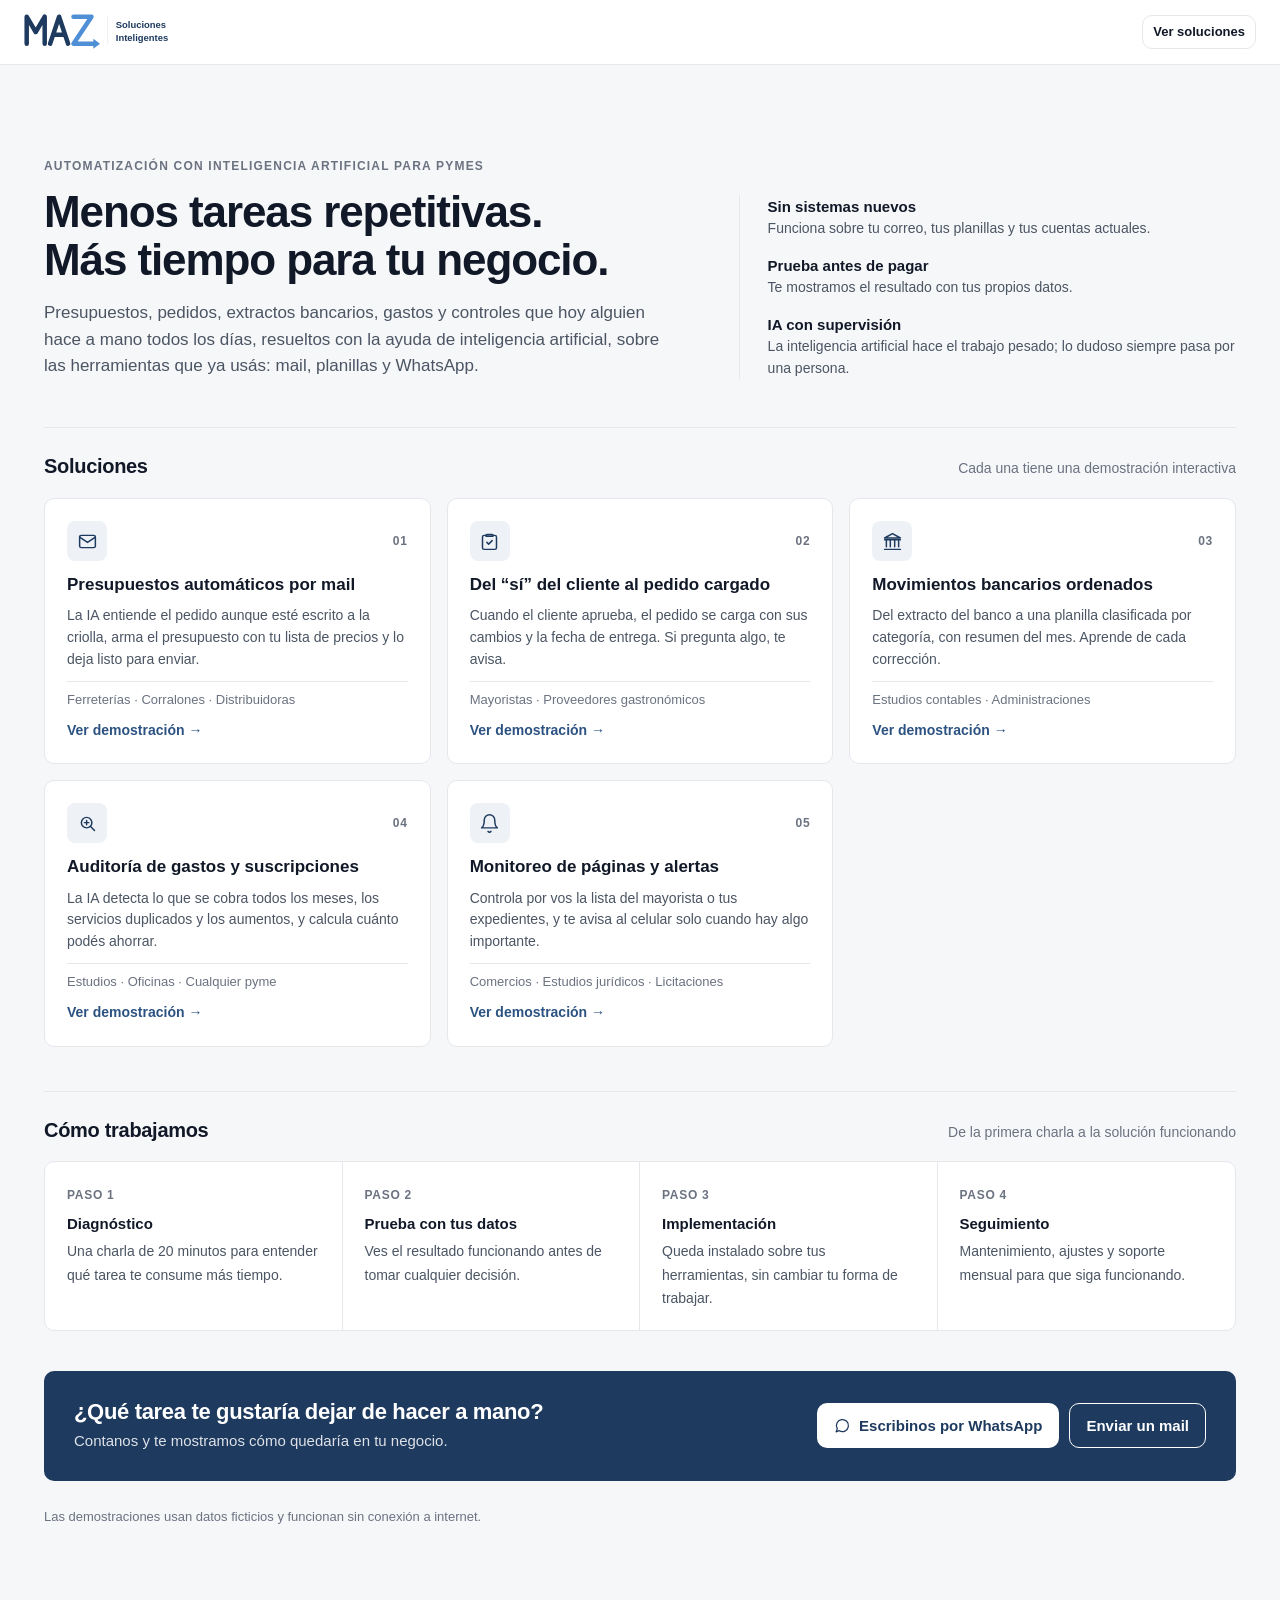
==== index.html @ e5632134 "MAZ Soluciones Inteligentes: sitio y demostraciones Co-Authored-By: Claude Opus 5.5 <noreply@anthrop" ====
<!doctype html>
<html lang="es">
<head>
<meta charset="utf-8">
<meta name="viewport" content="width=device-width, initial-scale=1">
<title>MAZ Soluciones Inteligentes</title>
<meta name="description" content="Automatización con inteligencia artificial para comercios, estudios y pymes: presupuestos, pedidos, extractos bancarios, gastos y alertas. Probá las demostraciones.">
<meta property="og:title" content="MAZ Soluciones Inteligentes">
<meta property="og:description" content="Menos tareas repetitivas, más tiempo para tu negocio. Probá las demostraciones interactivas.">
<meta property="og:type" content="website">
<link rel="icon" type="image/svg+xml" href="marca/maz-icono.svg">
<meta property="og:image" content="https://mazsolucionesinteligentes.github.io/marca/maz-vista-previa.png">
<link rel="stylesheet" href="estilo.css">
<style>
  .intro { padding: 64px 0 40px; display: grid; grid-template-columns: 1.3fr 1fr; gap: 48px; align-items: end; }
  .intro .kicker { color: var(--ink-3); font-weight: 600; font-size: 12px; letter-spacing: .1em; text-transform: uppercase; }
  .intro h1 { font-size: 44px; font-weight: 700; margin: 12px 0 16px; line-height: 1.1; letter-spacing: -.025em; }
  .intro p { font-size: 17px; color: var(--ink-2); margin: 0; max-width: 620px; }
  .facts { display: grid; gap: 14px; border-left: 1px solid var(--line); padding-left: 28px; }
  .facts div { font-size: 14px; color: var(--ink-2); }
  .facts b { display: block; font-size: 15px; color: var(--ink); }
  .section-title { display: flex; align-items: baseline; justify-content: space-between; gap: 12px;
    border-top: 1px solid var(--line); padding-top: 26px; margin: 8px 0 18px; }
  .section-title h2 { font-size: 20px; font-weight: 650; }
  .section-title span { color: var(--ink-3); font-size: 14px; }
  .grid { display: grid; grid-template-columns: repeat(auto-fill, minmax(330px, 1fr)); gap: 16px; }
  .sol {
    display: flex; flex-direction: column; gap: 10px; text-decoration: none; color: inherit;
    background: var(--panel); border: 1px solid var(--line); border-radius: var(--radius); padding: 22px;
    transition: border-color .15s ease, box-shadow .15s ease;
  }
  .sol:hover { border-color: var(--accent-2); box-shadow: 0 6px 20px rgba(16, 24, 40, .07); }
  .sol .top { display: flex; align-items: center; justify-content: space-between; }
  .sol .ic { width: 40px; height: 40px; border-radius: 8px; background: var(--accent-soft); color: var(--accent);
    display: grid; place-items: center; }
  .sol .ic svg { width: 21px; height: 21px; }
  .sol .n { font-size: 12px; color: var(--ink-3); font-weight: 600; letter-spacing: .06em; }
  .sol h3 { font-size: 17px; font-weight: 650; margin-top: 4px; }
  .sol p { margin: 0; color: var(--ink-2); font-size: 14px; }
  .sol .for { color: var(--ink-3); font-size: 13px; margin-top: auto; padding-top: 8px; border-top: 1px solid var(--line); }
  .sol .go { color: var(--accent-2); font-weight: 600; font-size: 14px; }
  .how { display: grid; grid-template-columns: repeat(4, 1fr); gap: 0; margin-top: 8px;
    border: 1px solid var(--line); border-radius: var(--radius); background: var(--panel); overflow: hidden; }
  .how div { padding: 20px 22px; border-right: 1px solid var(--line); }
  .how div:last-child { border-right: 0; }
  .how .k { font-size: 12px; color: var(--ink-3); font-weight: 600; letter-spacing: .06em; }
  .how b { display: block; margin: 6px 0 4px; font-size: 15px; }
  .how span { color: var(--ink-2); font-size: 14px; }
  .contact { margin-top: 40px; display: flex; align-items: center; justify-content: space-between; gap: 20px; flex-wrap: wrap;
    background: var(--accent); color: var(--accent-ink); border-radius: var(--radius); padding: 28px 30px; }
  .contact h2 { font-size: 22px; font-weight: 650; }
  .contact p { margin: 4px 0 0; opacity: .85; }
  .contact .btn { background: var(--accent-ink); color: var(--accent); }
  .contact .btn.ghost-inv { background: transparent; color: var(--accent-ink); border-color: currentColor; }
  .note { margin-top: 26px; color: var(--ink-3); font-size: 13px; }
  @media (max-width: 900px) {
    .intro { grid-template-columns: 1fr; gap: 28px; padding-top: 36px; }
    .facts { border-left: 0; padding-left: 0; border-top: 1px solid var(--line); padding-top: 20px; }
    .how { grid-template-columns: 1fr 1fr; }
    .how div:nth-child(2) { border-right: 0; }
    .how div:nth-child(-n+2) { border-bottom: 1px solid var(--line); }
  }
  @media (max-width: 600px) {
    .intro h1 { font-size: 32px; }
    .grid { grid-template-columns: 1fr; }
    .how { grid-template-columns: 1fr; }
    .how div { border-right: 0; border-bottom: 1px solid var(--line); }
  }
</style>
</head>
<body>
<header class="topbar">
  <a class="brand" href="index.html"><svg class="brand-logo" viewBox="-6 -6 341 80" role="img" aria-label="MAZ Soluciones Inteligentes"><g fill="none" stroke-width="10" stroke-linejoin="round" stroke-linecap="round"><path class="lg-ink" d="M0 60 V0 L20 34 L40 0 V60 M52 60 L72 0 L92 60 M59.5 40 H84.5"/><path class="lg-acc" d="M104 0 H144 L104 60 H150"/></g><path class="lg-acc-f" d="M148 49 L163 60 L148 71 Z"/><line class="lg-div" x1="180" y1="-2" x2="180" y2="62" stroke-width="1.5"/><text class="lg-txt" x="198" y="25" font-size="21" font-weight="650">Soluciones</text><text class="lg-txt" x="198" y="53" font-size="21" font-weight="650">Inteligentes</text></svg></a>
  <span class="spacer"></span>
  <a class="btn ghost small" href="#soluciones">Ver soluciones</a>
</header>

<main class="wrap">
  <section class="intro">
    <div>
      <div class="kicker">Automatización con inteligencia artificial para pymes</div>
      <h1>Menos tareas repetitivas.<br>Más tiempo para tu negocio.</h1>
      <p>Presupuestos, pedidos, extractos bancarios, gastos y controles que hoy alguien hace a mano todos los días,
        resueltos con la ayuda de inteligencia artificial, sobre las herramientas que ya usás: mail, planillas y WhatsApp.</p>
    </div>
    <div class="facts">
      <div><b>Sin sistemas nuevos</b>Funciona sobre tu correo, tus planillas y tus cuentas actuales.</div>
      <div><b>Prueba antes de pagar</b>Te mostramos el resultado con tus propios datos.</div>
      <div><b>IA con supervisión</b>La inteligencia artificial hace el trabajo pesado; lo dudoso siempre pasa por una persona.</div>
    </div>
  </section>

  <div class="section-title" id="soluciones"><h2>Soluciones</h2><span>Cada una tiene una demostración interactiva</span></div>

  <div class="grid">
    <a class="sol" href="1-presupuestos-por-mail.html">
      <div class="top"><span class="ic"><svg viewBox="0 0 24 24" fill="none" stroke="currentColor" stroke-width="1.7" stroke-linecap="round" stroke-linejoin="round"><rect x="3" y="5" width="18" height="14" rx="2"/><path d="m3 7 9 6 9-6"/></svg></span><span class="n">01</span></div>
      <h3>Presupuestos automáticos por mail</h3>
      <p>La IA entiende el pedido aunque esté escrito a la criolla, arma el presupuesto con tu lista de precios y lo deja listo para enviar.</p>
      <div class="for">Ferreterías · Corralones · Distribuidoras</div>
      <span class="go">Ver demostración →</span>
    </a>
    <a class="sol" href="2-pedido-aprobado.html">
      <div class="top"><span class="ic"><svg viewBox="0 0 24 24" fill="none" stroke="currentColor" stroke-width="1.7" stroke-linecap="round" stroke-linejoin="round"><path d="M9 4h6a1 1 0 0 1 1 1v1H8V5a1 1 0 0 1 1-1Z"/><path d="M16 5h2a2 2 0 0 1 2 2v12a2 2 0 0 1-2 2H6a2 2 0 0 1-2-2V7a2 2 0 0 1 2-2h2"/><path d="m9 13 2 2 4-4"/></svg></span><span class="n">02</span></div>
      <h3>Del “sí” del cliente al pedido cargado</h3>
      <p>Cuando el cliente aprueba, el pedido se carga con sus cambios y la fecha de entrega. Si pregunta algo, te avisa.</p>
      <div class="for">Mayoristas · Proveedores gastronómicos</div>
      <span class="go">Ver demostración →</span>
    </a>
    <a class="sol" href="3-movimientos-bancarios.html">
      <div class="top"><span class="ic"><svg viewBox="0 0 24 24" fill="none" stroke="currentColor" stroke-width="1.7" stroke-linecap="round" stroke-linejoin="round"><path d="M3 10h18"/><path d="m12 3 9 5H3l9-5Z"/><path d="M5 10v8M9.5 10v8M14.5 10v8M19 10v8"/><path d="M3 21h18"/></svg></span><span class="n">03</span></div>
      <h3>Movimientos bancarios ordenados</h3>
      <p>Del extracto del banco a una planilla clasificada por categoría, con resumen del mes. Aprende de cada corrección.</p>
      <div class="for">Estudios contables · Administraciones</div>
      <span class="go">Ver demostración →</span>
    </a>
    <a class="sol" href="4-auditoria-suscripciones.html">
      <div class="top"><span class="ic"><svg viewBox="0 0 24 24" fill="none" stroke="currentColor" stroke-width="1.7" stroke-linecap="round" stroke-linejoin="round"><circle cx="11" cy="11" r="6"/><path d="m20 20-4.5-4.5"/><path d="M11 8.5v5M8.5 11h5"/></svg></span><span class="n">04</span></div>
      <h3>Auditoría de gastos y suscripciones</h3>
      <p>La IA detecta lo que se cobra todos los meses, los servicios duplicados y los aumentos, y calcula cuánto podés ahorrar.</p>
      <div class="for">Estudios · Oficinas · Cualquier pyme</div>
      <span class="go">Ver demostración →</span>
    </a>
    <a class="sol" href="5-vigilar-web.html">
      <div class="top"><span class="ic"><svg viewBox="0 0 24 24" fill="none" stroke="currentColor" stroke-width="1.7" stroke-linecap="round" stroke-linejoin="round"><path d="M6 8a6 6 0 0 1 12 0c0 7 3 9 3 9H3s3-2 3-9"/><path d="M10.3 21a1.94 1.94 0 0 0 3.4 0"/></svg></span><span class="n">05</span></div>
      <h3>Monitoreo de páginas y alertas</h3>
      <p>Controla por vos la lista del mayorista o tus expedientes, y te avisa al celular solo cuando hay algo importante.</p>
      <div class="for">Comercios · Estudios jurídicos · Licitaciones</div>
      <span class="go">Ver demostración →</span>
    </a>
  </div>

  <div class="section-title" style="margin-top:44px"><h2>Cómo trabajamos</h2><span>De la primera charla a la solución funcionando</span></div>
  <section class="how">
    <div><span class="k">PASO 1</span><b>Diagnóstico</b><span>Una charla de 20 minutos para entender qué tarea te consume más tiempo.</span></div>
    <div><span class="k">PASO 2</span><b>Prueba con tus datos</b><span>Ves el resultado funcionando antes de tomar cualquier decisión.</span></div>
    <div><span class="k">PASO 3</span><b>Implementación</b><span>Queda instalado sobre tus herramientas, sin cambiar tu forma de trabajar.</span></div>
    <div><span class="k">PASO 4</span><b>Seguimiento</b><span>Mantenimiento, ajustes y soporte mensual para que siga funcionando.</span></div>
  </section>

  <section class="contact">
    <div><h2>¿Qué tarea te gustaría dejar de hacer a mano?</h2><p>Contanos y te mostramos cómo quedaría en tu negocio.</p></div>
    <div class="row">
      <a class="btn wa" href="https://wa.me/5491150196418?text=Hola%2C%20vi%20la%20p%C3%A1gina%20de%20MAZ%20Soluciones%20Inteligentes%20y%20quer%C3%ADa%20consultar%20por" target="_blank" rel="noopener">
        <svg viewBox="0 0 24 24" width="17" height="17" fill="none" stroke="currentColor" stroke-width="1.8" stroke-linecap="round" stroke-linejoin="round"><path d="M3 21l1.65-4.5A8.5 8.5 0 1 1 7.5 19.35Z"/></svg>Escribinos por WhatsApp</a>
      <a class="btn ghost-inv" href="mailto:mazsolucionesinteligentes@gmail.com?subject=Consulta%20-%20MAZ%20Soluciones%20Inteligentes">Enviar un mail</a>
    </div>
  </section>

  <p class="note">Las demostraciones usan datos ficticios y funcionan sin conexión a internet.</p>
</main>
</body>
</html>
---- estilo.css ----
/* Estilo compartido de las demos. Colores como variables para tema claro/oscuro. */
:root {
  --bg: #f6f7f9;
  --panel: #ffffff;
  --panel-2: #f2f4f7;
  --ink: #111827;
  --ink-2: #4b5563;
  --ink-3: #6b7280;
  --line: #e5e7eb;
  --accent: #1e3a5f;
  --accent-2: #2c5282;
  --accent-ink: #ffffff;
  --accent-soft: #eef2f7;
  --logo-ink: #1e3a5f;
  --logo-acc: #4f8fd6;
  --ok: #138a4c;
  --ok-soft: #e3f5ea;
  --warn: #b36b00;
  --warn-soft: #fff3dc;
  --bad: #c62f2f;
  --bad-soft: #fde8e8;
  --shadow: 0 1px 2px rgba(16, 24, 40, .05);
  --radius: 10px;
  --mono: ui-monospace, "SF Mono", Menlo, Consolas, monospace;
}
@media (prefers-color-scheme: dark) {
  :root {
    --bg: #0f1115;
    --panel: #171a21;
    --panel-2: #1e222b;
    --ink: #eceef2;
    --ink-2: #b4bac6;
    --ink-3: #848b99;
    --line: #2a2f3a;
    --accent: #8fb3e3;
    --accent-2: #8fb3e3;
    --accent-ink: #0b1220;
    --accent-soft: #1a2433;
    --logo-ink: #e5e7eb;
    --logo-acc: #7fb0ea;
    --ok: #3ccf82;
    --ok-soft: #12301f;
    --warn: #f0b24a;
    --warn-soft: #332611;
    --bad: #ff6b6b;
    --bad-soft: #3a1717;
    --shadow: 0 1px 2px rgba(0, 0, 0, .4);
  }
}

* { box-sizing: border-box; }
html { -webkit-text-size-adjust: 100%; }
body {
  margin: 0;
  background: var(--bg);
  color: var(--ink);
  font: 15px/1.55 -apple-system, BlinkMacSystemFont, "Segoe UI", Inter, Roboto, sans-serif;
  -webkit-font-smoothing: antialiased;
}
h1, h2 { letter-spacing: -.015em; }
a { color: var(--accent); }
h1, h2, h3 { line-height: 1.2; margin: 0; }

/* ---------- barra superior ---------- */
.topbar {
  display: flex; align-items: center; gap: 12px;
  padding: 14px 24px;
  border-bottom: 1px solid var(--line);
  background: var(--panel);
  position: sticky; top: 0; z-index: 10;
}
.brand { display: flex; align-items: center; gap: 10px; text-decoration: none; color: var(--ink); }
.brand-mark {
  height: 30px; padding: 0 8px; border-radius: 6px;
  background: var(--accent); color: var(--accent-ink);
  display: grid; place-items: center;
  font-size: 13px; font-weight: 800; letter-spacing: .08em;
}
.brand-name { font-weight: 600; font-size: 15px; letter-spacing: -.01em; }
.brand-logo { height: 36px; width: auto; display: block; overflow: visible; }
.brand-logo .lg-ink { stroke: var(--logo-ink); }
.brand-logo .lg-acc { stroke: var(--logo-acc); }
.brand-logo .lg-acc-f { fill: var(--logo-acc); }
.brand-logo .lg-div { stroke: var(--line); }
.brand-logo .lg-txt { fill: var(--logo-ink); font-family: -apple-system, BlinkMacSystemFont, "Helvetica Neue", Arial, sans-serif; }
.topbar .crumb { color: var(--ink-3); font-size: 14px; }
.topbar .spacer { flex: 1; }
.pill {
  display: inline-flex; align-items: center; gap: 6px;
  padding: 3px 9px; border-radius: 6px;
  font-size: 12px; font-weight: 600;
  background: var(--panel-2); color: var(--ink-2);
}
.pill.ok { background: var(--ok-soft); color: var(--ok); }
.pill.warn { background: var(--warn-soft); color: var(--warn); }
.pill.bad { background: var(--bad-soft); color: var(--bad); }
.pill.accent { background: var(--accent-soft); color: var(--accent); }

/* ---------- encabezado de cada demo ---------- */
.wrap { max-width: 1240px; margin: 0 auto; padding: 28px 24px 64px; }
.hero { margin-bottom: 22px; }
.hero .kicker { color: var(--ink-3); font-weight: 600; font-size: 12px; letter-spacing: .08em; text-transform: uppercase; }
.hero h1 { font-size: 28px; font-weight: 700; margin: 6px 0 8px; }
.hero p { color: var(--ink-2); max-width: 760px; margin: 0; }

.steps { display: flex; flex-wrap: wrap; gap: 8px; margin: 16px 0 0; padding: 0; list-style: none; }
.steps li {
  display: flex; align-items: center; gap: 8px;
  background: transparent; border: 0;
  padding: 2px 10px 2px 0; font-size: 13px; color: var(--ink-2);
}
.steps li b {
  width: 22px; height: 22px; border-radius: 50%;
  display: grid; place-items: center;
  border: 1px solid var(--line); color: var(--ink-2); font-size: 11px; font-weight: 600;
}

/* ---------- grilla antes / después ---------- */
.split { display: grid; grid-template-columns: 1fr 1fr; gap: 20px; align-items: start; }
@media (max-width: 900px) { .split { grid-template-columns: 1fr; } }

.card {
  background: var(--panel);
  border: 1px solid var(--line);
  border-radius: var(--radius);
  box-shadow: var(--shadow);
  overflow: hidden;
}
.card-head {
  display: flex; align-items: center; gap: 10px;
  padding: 14px 18px; border-bottom: 1px solid var(--line);
}
.card-head h2 { font-size: 15px; }
.card-head .sub { color: var(--ink-3); font-size: 13px; }
.card-head .spacer { flex: 1; }
.card-body { padding: 18px; }
.side-label {
  font-size: 11px; font-weight: 700; letter-spacing: .06em; text-transform: uppercase;
  color: var(--ink-3); margin-bottom: 8px;
}

/* ---------- formularios y botones ---------- */
textarea, input[type=text], input[type=number], select {
  width: 100%;
  font: inherit; color: var(--ink);
  background: var(--panel-2);
  border: 1px solid var(--line); border-radius: 10px;
  padding: 10px 12px;
}
textarea { resize: vertical; min-height: 150px; line-height: 1.55; }
textarea:focus, input:focus, select:focus { outline: 2px solid var(--accent); outline-offset: 1px; }
.btn {
  display: inline-flex; align-items: center; justify-content: center; gap: 8px;
  font: inherit; font-weight: 600;
  border: 1px solid transparent; border-radius: 10px;
  padding: 10px 16px; cursor: pointer;
  background: var(--accent); color: var(--accent-ink);
  transition: transform .06s ease, filter .15s ease;
  text-decoration: none;
}
.btn:hover { filter: brightness(1.07); }
.btn:active { transform: translateY(1px); }
.btn:disabled { opacity: .55; cursor: default; }
.btn.ghost { background: transparent; color: var(--ink); border-color: var(--line); }
.btn.small { padding: 6px 10px; font-size: 13px; }
.row { display: flex; gap: 10px; align-items: center; flex-wrap: wrap; }

/* ---------- bandeja de entrada ---------- */
.inbox { display: flex; flex-direction: column; }
.mail-item {
  display: grid; grid-template-columns: 36px 1fr auto; gap: 10px; align-items: center;
  padding: 12px 18px; border-bottom: 1px solid var(--line);
  cursor: pointer; background: transparent; border-left: 3px solid transparent;
  text-align: left; font: inherit; color: inherit; width: 100%;
  border-top: 0; border-right: 0;
}
.mail-item:hover { background: var(--panel-2); }
.mail-item.sel { background: var(--accent-soft); border-left-color: var(--accent); }
.avatar {
  width: 36px; height: 36px; border-radius: 50%;
  display: grid; place-items: center; font-weight: 700; font-size: 13px;
  background: var(--panel-2); color: var(--ink-2);
}
.mail-item > span:nth-child(2) { min-width: 0; }
.mail-item .from { font-weight: 600; font-size: 14px; }
.mail-item .subj { color: var(--ink-2); font-size: 13px; white-space: nowrap; overflow: hidden; text-overflow: ellipsis; }
.mail-item .when { color: var(--ink-3); font-size: 12px; }

.mail-view .meta { color: var(--ink-3); font-size: 13px; margin-bottom: 10px; }
.mail-view .meta b { color: var(--ink); }

/* ---------- progreso de la "IA" ---------- */
.progress { list-style: none; padding: 0; margin: 0 0 14px; display: grid; gap: 6px; }
.progress li { display: flex; align-items: center; gap: 10px; font-size: 14px; color: var(--ink-3); }
.progress li .dot {
  width: 18px; height: 18px; border-radius: 50%;
  border: 2px solid var(--line); flex: none;
}
.progress li.run { color: var(--ink); }
.progress li.run .dot { border-color: var(--accent); border-top-color: transparent; animation: spin .7s linear infinite; }
.progress li.done { color: var(--ink-2); }
.progress li.done .dot { background: var(--ok); border-color: var(--ok); position: relative; }
.progress li.done .dot::after {
  content: ""; position: absolute; left: 4px; top: 1px; width: 5px; height: 9px;
  border: solid #fff; border-width: 0 2px 2px 0; transform: rotate(45deg);
}
@keyframes spin { to { transform: rotate(360deg); } }

.empty {
  text-align: center; color: var(--ink-3); padding: 48px 18px;
  border: 1.5px dashed var(--line); border-radius: 12px;
}
.empty .big { display: none; }

/* ---------- tablas ---------- */
table { width: 100%; border-collapse: collapse; font-size: 14px; }
th {
  text-align: left; font-size: 12px; font-weight: 600; color: var(--ink-3);
  text-transform: uppercase; letter-spacing: .04em;
  padding: 8px 10px; border-bottom: 1px solid var(--line);
}
td { padding: 9px 10px; border-bottom: 1px solid var(--line); vertical-align: middle; }
td.num, th.num { text-align: right; font-variant-numeric: tabular-nums; white-space: nowrap; }
tr.total td { font-weight: 700; border-bottom: 0; }
tr.flag td { background: var(--warn-soft); }

/* ---------- avisos / notificaciones ---------- */
.notice {
  display: flex; gap: 12px; align-items: flex-start;
  padding: 12px 14px; border-radius: 8px;
  background: var(--panel-2); border-left: 3px solid var(--ink-3);
  font-size: 14px;
}
.notice.ok { background: var(--ok-soft); border-left-color: var(--ok); }
.notice.warn { background: var(--warn-soft); border-left-color: var(--warn); }
.notice.bad { background: var(--bad-soft); border-left-color: var(--bad); }
.notice .t { font-weight: 600; }
.notice .d { color: var(--ink-2); }

.stack { display: grid; gap: 14px; }
.muted { color: var(--ink-3); }
.small { font-size: 13px; }
.mono { font-family: var(--mono); font-size: 13px; }

/* ---------- indicadores ---------- */
.kpis { display: grid; grid-template-columns: repeat(auto-fit, minmax(160px, 1fr)); gap: 12px; }
.kpi { background: var(--panel-2); border-radius: 8px; padding: 12px 14px; }
.kpi .l { font-size: 12px; color: var(--ink-3); font-weight: 600; }
.kpi .v { font-size: 22px; font-weight: 700; font-variant-numeric: tabular-nums; margin-top: 2px; }
.kpi.ok .v { color: var(--ok); }
.kpi.bad .v { color: var(--bad); }

/* ---------- pie de cada demo ---------- */
.foot {
  margin-top: 28px; padding: 18px 20px; border-radius: var(--radius);
  background: var(--panel); border: 1px solid var(--line); color: var(--ink-2);
  display: flex; gap: 16px; align-items: center; flex-wrap: wrap;
}
.foot b { color: var(--ink); }
.foot .spacer { flex: 1; }

.fade-in { animation: fade .35s ease both; }
@keyframes fade { from { opacity: 0; transform: translateY(6px); } to { opacity: 1; transform: none; } }

@media (max-width: 600px) {
  .wrap { padding: 20px 16px 48px; }
  .topbar { padding: 12px 16px; }
  .hero h1 { font-size: 24px; }
  .topbar .crumb { display: none; }
}
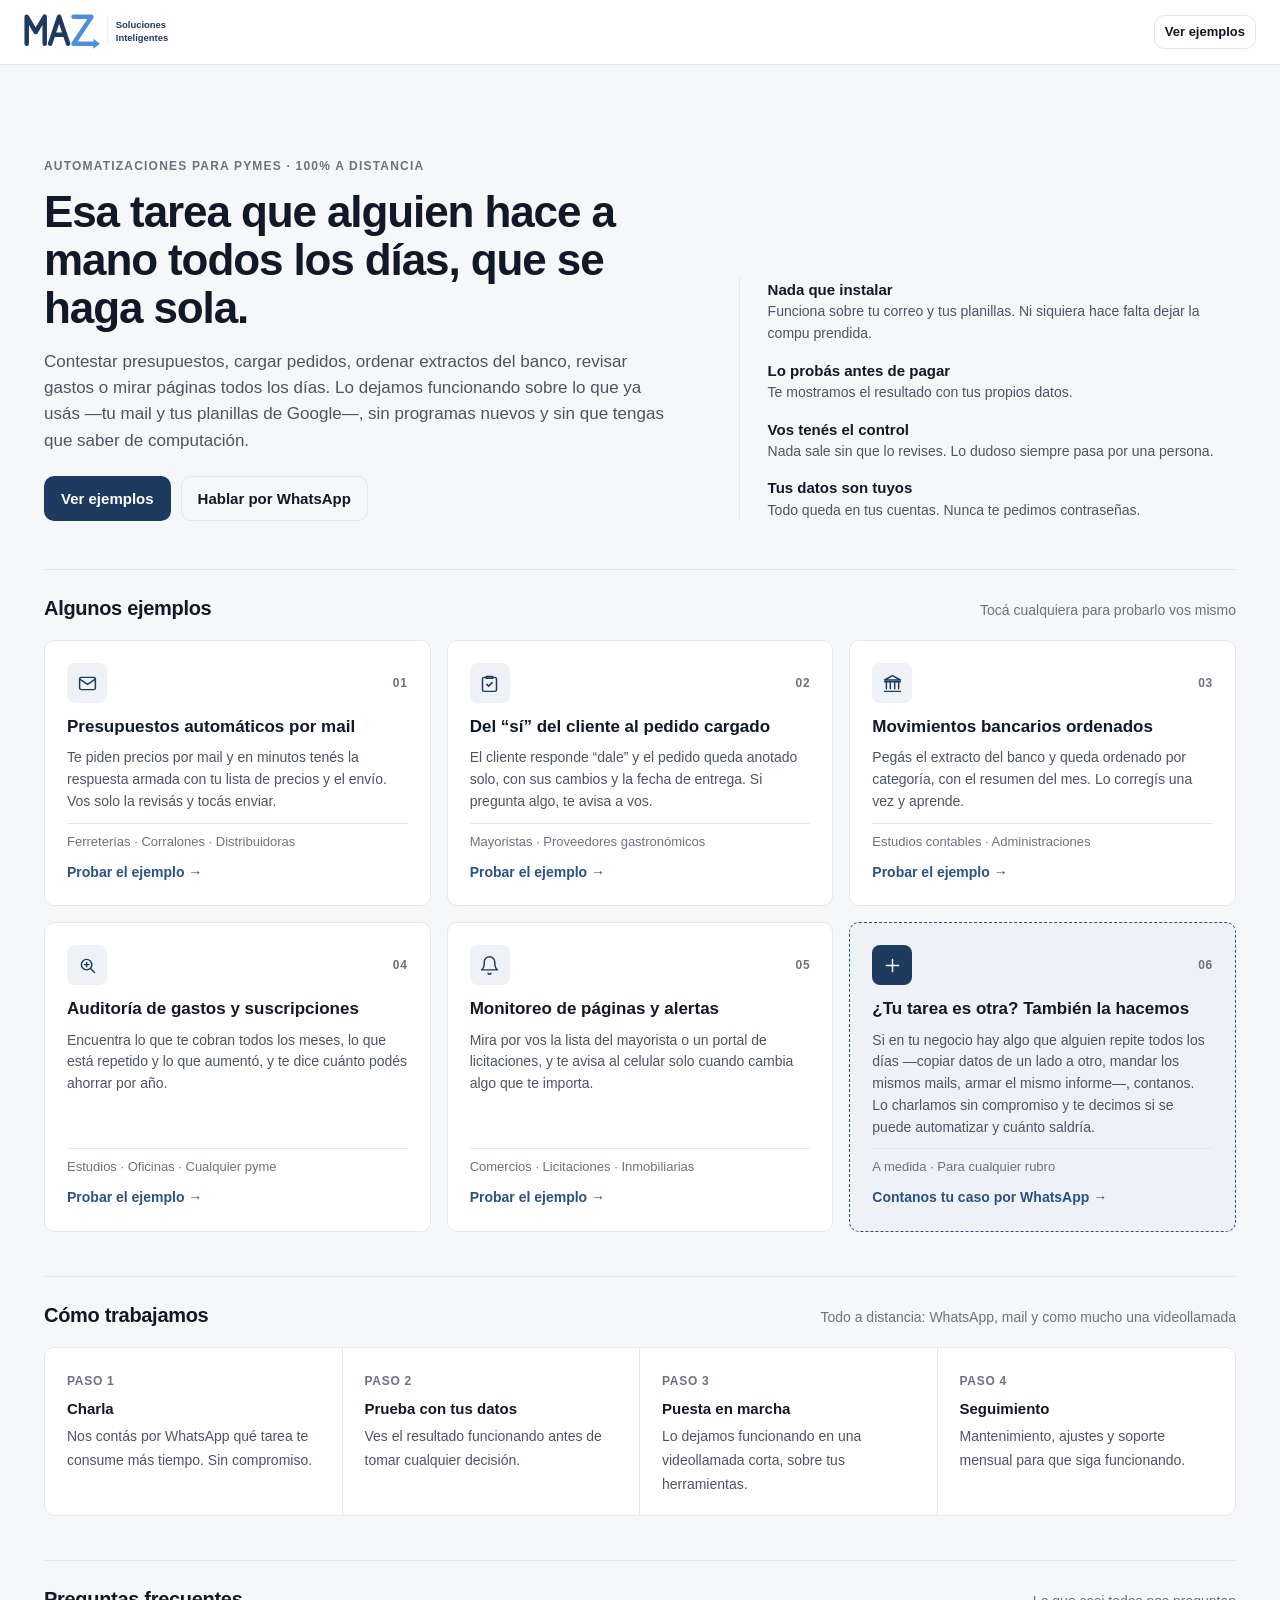
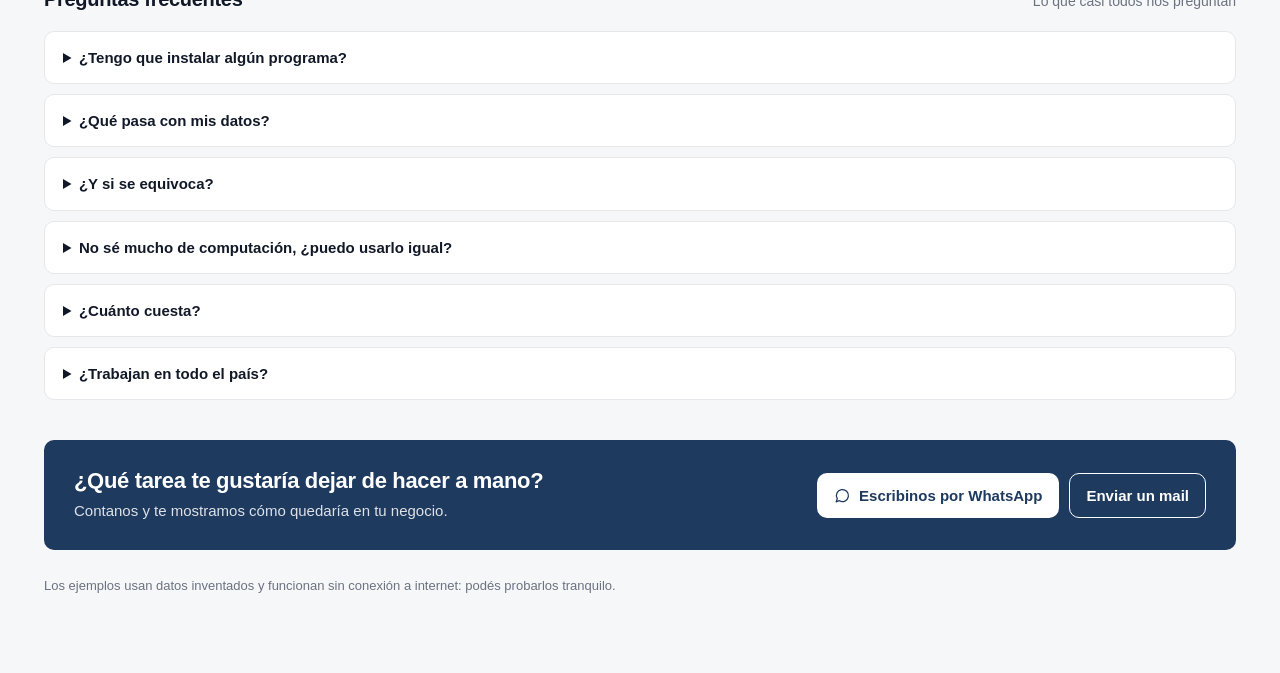
==== commit cc5ce35a: "Portada más simple: textos llanos, sexta tarjeta para tareas a medida y preguntas frecuentes" ====
--- a/index.html
+++ b/index.html
@@ -66,76 +66,105 @@
     .how { grid-template-columns: 1fr; }
     .how div { border-right: 0; border-bottom: 1px solid var(--line); }
   }
+  .hero-cta { display: flex; gap: 10px; flex-wrap: wrap; margin-top: 22px; }
+  .sol.custom { border-style: dashed; border-color: var(--accent-2); background: var(--accent-soft); }
+  .sol.custom .ic { background: var(--accent); color: var(--accent-ink); }
+  .faq { display: grid; gap: 10px; }
+  .faq details { background: var(--panel); border: 1px solid var(--line); border-radius: var(--radius); padding: 14px 18px; }
+  .faq summary { cursor: pointer; font-weight: 600; }
+  .faq p { margin: 8px 0 0; color: var(--ink-2); }
 </style>
 </head>
 <body>
 <header class="topbar">
   <a class="brand" href="index.html"><svg class="brand-logo" viewBox="-6 -6 341 80" role="img" aria-label="MAZ Soluciones Inteligentes"><g fill="none" stroke-width="10" stroke-linejoin="round" stroke-linecap="round"><path class="lg-ink" d="M0 60 V0 L20 34 L40 0 V60 M52 60 L72 0 L92 60 M59.5 40 H84.5"/><path class="lg-acc" d="M104 0 H144 L104 60 H150"/></g><path class="lg-acc-f" d="M148 49 L163 60 L148 71 Z"/><line class="lg-div" x1="180" y1="-2" x2="180" y2="62" stroke-width="1.5"/><text class="lg-txt" x="198" y="25" font-size="21" font-weight="650">Soluciones</text><text class="lg-txt" x="198" y="53" font-size="21" font-weight="650">Inteligentes</text></svg></a>
   <span class="spacer"></span>
-  <a class="btn ghost small" href="#soluciones">Ver soluciones</a>
+  <a class="btn ghost small" href="#soluciones">Ver ejemplos</a>
 </header>
 
 <main class="wrap">
   <section class="intro">
     <div>
-      <div class="kicker">Automatización con inteligencia artificial para pymes</div>
-      <h1>Menos tareas repetitivas.<br>Más tiempo para tu negocio.</h1>
-      <p>Presupuestos, pedidos, extractos bancarios, gastos y controles que hoy alguien hace a mano todos los días,
-        resueltos con la ayuda de inteligencia artificial, sobre las herramientas que ya usás: mail, planillas y WhatsApp.</p>
+      <div class="kicker">Automatizaciones para pymes · 100% a distancia</div>
+      <h1>Esa tarea que alguien hace a mano todos los días, que se haga sola.</h1>
+      <p>Contestar presupuestos, cargar pedidos, ordenar extractos del banco, revisar gastos o mirar páginas todos los días.
+        Lo dejamos funcionando sobre lo que ya usás —tu mail y tus planillas de Google—, sin programas nuevos y sin que tengas que saber de computación.</p>
+      <div class="hero-cta">
+        <a class="btn" href="#soluciones">Ver ejemplos</a>
+        <a class="btn ghost" href="https://wa.me/5491150196418?text=Hola%2C%20vi%20la%20p%C3%A1gina%20de%20MAZ%20y%20quer%C3%ADa%20consultar" target="_blank" rel="noopener">Hablar por WhatsApp</a>
+      </div>
     </div>
     <div class="facts">
-      <div><b>Sin sistemas nuevos</b>Funciona sobre tu correo, tus planillas y tus cuentas actuales.</div>
-      <div><b>Prueba antes de pagar</b>Te mostramos el resultado con tus propios datos.</div>
-      <div><b>IA con supervisión</b>La inteligencia artificial hace el trabajo pesado; lo dudoso siempre pasa por una persona.</div>
+      <div><b>Nada que instalar</b>Funciona sobre tu correo y tus planillas. Ni siquiera hace falta dejar la compu prendida.</div>
+      <div><b>Lo probás antes de pagar</b>Te mostramos el resultado con tus propios datos.</div>
+      <div><b>Vos tenés el control</b>Nada sale sin que lo revises. Lo dudoso siempre pasa por una persona.</div>
+      <div><b>Tus datos son tuyos</b>Todo queda en tus cuentas. Nunca te pedimos contraseñas.</div>
     </div>
   </section>
 
-  <div class="section-title" id="soluciones"><h2>Soluciones</h2><span>Cada una tiene una demostración interactiva</span></div>
+  <div class="section-title" id="soluciones"><h2>Algunos ejemplos</h2><span>Tocá cualquiera para probarlo vos mismo</span></div>
 
   <div class="grid">
     <a class="sol" href="1-presupuestos-por-mail.html">
       <div class="top"><span class="ic"><svg viewBox="0 0 24 24" fill="none" stroke="currentColor" stroke-width="1.7" stroke-linecap="round" stroke-linejoin="round"><rect x="3" y="5" width="18" height="14" rx="2"/><path d="m3 7 9 6 9-6"/></svg></span><span class="n">01</span></div>
       <h3>Presupuestos automáticos por mail</h3>
-      <p>La IA entiende el pedido aunque esté escrito a la criolla, arma el presupuesto con tu lista de precios y lo deja listo para enviar.</p>
+      <p>Te piden precios por mail y en minutos tenés la respuesta armada con tu lista de precios y el envío. Vos solo la revisás y tocás enviar.</p>
       <div class="for">Ferreterías · Corralones · Distribuidoras</div>
-      <span class="go">Ver demostración →</span>
+      <span class="go">Probar el ejemplo →</span>
     </a>
     <a class="sol" href="2-pedido-aprobado.html">
       <div class="top"><span class="ic"><svg viewBox="0 0 24 24" fill="none" stroke="currentColor" stroke-width="1.7" stroke-linecap="round" stroke-linejoin="round"><path d="M9 4h6a1 1 0 0 1 1 1v1H8V5a1 1 0 0 1 1-1Z"/><path d="M16 5h2a2 2 0 0 1 2 2v12a2 2 0 0 1-2 2H6a2 2 0 0 1-2-2V7a2 2 0 0 1 2-2h2"/><path d="m9 13 2 2 4-4"/></svg></span><span class="n">02</span></div>
       <h3>Del “sí” del cliente al pedido cargado</h3>
-      <p>Cuando el cliente aprueba, el pedido se carga con sus cambios y la fecha de entrega. Si pregunta algo, te avisa.</p>
+      <p>El cliente responde “dale” y el pedido queda anotado solo, con sus cambios y la fecha de entrega. Si pregunta algo, te avisa a vos.</p>
       <div class="for">Mayoristas · Proveedores gastronómicos</div>
-      <span class="go">Ver demostración →</span>
+      <span class="go">Probar el ejemplo →</span>
     </a>
     <a class="sol" href="3-movimientos-bancarios.html">
       <div class="top"><span class="ic"><svg viewBox="0 0 24 24" fill="none" stroke="currentColor" stroke-width="1.7" stroke-linecap="round" stroke-linejoin="round"><path d="M3 10h18"/><path d="m12 3 9 5H3l9-5Z"/><path d="M5 10v8M9.5 10v8M14.5 10v8M19 10v8"/><path d="M3 21h18"/></svg></span><span class="n">03</span></div>
       <h3>Movimientos bancarios ordenados</h3>
-      <p>Del extracto del banco a una planilla clasificada por categoría, con resumen del mes. Aprende de cada corrección.</p>
+      <p>Pegás el extracto del banco y queda ordenado por categoría, con el resumen del mes. Lo corregís una vez y aprende.</p>
       <div class="for">Estudios contables · Administraciones</div>
-      <span class="go">Ver demostración →</span>
+      <span class="go">Probar el ejemplo →</span>
     </a>
     <a class="sol" href="4-auditoria-suscripciones.html">
       <div class="top"><span class="ic"><svg viewBox="0 0 24 24" fill="none" stroke="currentColor" stroke-width="1.7" stroke-linecap="round" stroke-linejoin="round"><circle cx="11" cy="11" r="6"/><path d="m20 20-4.5-4.5"/><path d="M11 8.5v5M8.5 11h5"/></svg></span><span class="n">04</span></div>
       <h3>Auditoría de gastos y suscripciones</h3>
-      <p>La IA detecta lo que se cobra todos los meses, los servicios duplicados y los aumentos, y calcula cuánto podés ahorrar.</p>
+      <p>Encuentra lo que te cobran todos los meses, lo que está repetido y lo que aumentó, y te dice cuánto podés ahorrar por año.</p>
       <div class="for">Estudios · Oficinas · Cualquier pyme</div>
-      <span class="go">Ver demostración →</span>
+      <span class="go">Probar el ejemplo →</span>
     </a>
     <a class="sol" href="5-vigilar-web.html">
       <div class="top"><span class="ic"><svg viewBox="0 0 24 24" fill="none" stroke="currentColor" stroke-width="1.7" stroke-linecap="round" stroke-linejoin="round"><path d="M6 8a6 6 0 0 1 12 0c0 7 3 9 3 9H3s3-2 3-9"/><path d="M10.3 21a1.94 1.94 0 0 0 3.4 0"/></svg></span><span class="n">05</span></div>
       <h3>Monitoreo de páginas y alertas</h3>
-      <p>Controla por vos la lista del mayorista o tus expedientes, y te avisa al celular solo cuando hay algo importante.</p>
-      <div class="for">Comercios · Estudios jurídicos · Licitaciones</div>
-      <span class="go">Ver demostración →</span>
+      <p>Mira por vos la lista del mayorista o un portal de licitaciones, y te avisa al celular solo cuando cambia algo que te importa.</p>
+      <div class="for">Comercios · Licitaciones · Inmobiliarias</div>
+      <span class="go">Probar el ejemplo →</span>
+    </a>
+    <a class="sol custom" href="https://wa.me/5491150196418?text=Hola%2C%20tengo%20otra%20tarea%20repetitiva%20que%20quiero%20dejar%20de%20hacer%20a%20mano%3A%20" target="_blank" rel="noopener">
+      <div class="top"><span class="ic"><svg viewBox="0 0 24 24" fill="none" stroke="currentColor" stroke-width="1.7" stroke-linecap="round" stroke-linejoin="round"><path d="M12 5v14M5 12h14"/></svg></span><span class="n">06</span></div>
+      <h3>¿Tu tarea es otra? También la hacemos</h3>
+      <p>Si en tu negocio hay algo que alguien repite todos los días —copiar datos de un lado a otro, mandar los mismos mails, armar el mismo informe—, contanos. Lo charlamos sin compromiso y te decimos si se puede automatizar y cuánto saldría.</p>
+      <div class="for">A medida · Para cualquier rubro</div>
+      <span class="go">Contanos tu caso por WhatsApp →</span>
     </a>
   </div>
 
-  <div class="section-title" style="margin-top:44px"><h2>Cómo trabajamos</h2><span>De la primera charla a la solución funcionando</span></div>
+  <div class="section-title" style="margin-top:44px"><h2>Cómo trabajamos</h2><span>Todo a distancia: WhatsApp, mail y como mucho una videollamada</span></div>
   <section class="how">
-    <div><span class="k">PASO 1</span><b>Diagnóstico</b><span>Una charla de 20 minutos para entender qué tarea te consume más tiempo.</span></div>
+    <div><span class="k">PASO 1</span><b>Charla</b><span>Nos contás por WhatsApp qué tarea te consume más tiempo. Sin compromiso.</span></div>
     <div><span class="k">PASO 2</span><b>Prueba con tus datos</b><span>Ves el resultado funcionando antes de tomar cualquier decisión.</span></div>
-    <div><span class="k">PASO 3</span><b>Implementación</b><span>Queda instalado sobre tus herramientas, sin cambiar tu forma de trabajar.</span></div>
+    <div><span class="k">PASO 3</span><b>Puesta en marcha</b><span>Lo dejamos funcionando en una videollamada corta, sobre tus herramientas.</span></div>
     <div><span class="k">PASO 4</span><b>Seguimiento</b><span>Mantenimiento, ajustes y soporte mensual para que siga funcionando.</span></div>
+  </section>
+
+  <div class="section-title" style="margin-top:44px"><h2>Preguntas frecuentes</h2><span>Lo que casi todos nos preguntan</span></div>
+  <section class="faq">
+    <details><summary>¿Tengo que instalar algún programa?</summary><p>No. Funciona sobre tu cuenta de Google (Gmail y planillas) o directamente en el navegador. No hace falta dejar la computadora prendida.</p></details>
+    <details><summary>¿Qué pasa con mis datos?</summary><p>Quedan en tus cuentas. No te pedimos contraseñas ni claves del banco, y en las soluciones con datos sensibles (bancos, tarjetas) la información nunca pasa por nosotros.</p></details>
+    <details><summary>¿Y si se equivoca?</summary><p>Lo que no entiende no lo inventa: te lo marca para que lo veas vos. En los presupuestos, nada se envía sin que lo revises.</p></details>
+    <details><summary>No sé mucho de computación, ¿puedo usarlo igual?</summary><p>Sí. Lo dejamos andando nosotros y te queda funcionando solo. Te explicamos lo poco que tenés que hacer, paso a paso.</p></details>
+    <details><summary>¿Cuánto cuesta?</summary><p>Depende de la solución. Siempre es un precio fijo, sin sorpresas, y lo ves funcionando con tus datos antes de decidir.</p></details>
+    <details><summary>¿Trabajan en todo el país?</summary><p>Sí: todo se hace a distancia, por WhatsApp, mail y videollamada.</p></details>
   </section>
 
   <section class="contact">
@@ -147,7 +176,7 @@
     </div>
   </section>
 
-  <p class="note">Las demostraciones usan datos ficticios y funcionan sin conexión a internet.</p>
+  <p class="note">Los ejemplos usan datos inventados y funcionan sin conexión a internet: podés probarlos tranquilo.</p>
 </main>
 </body>
 </html>
